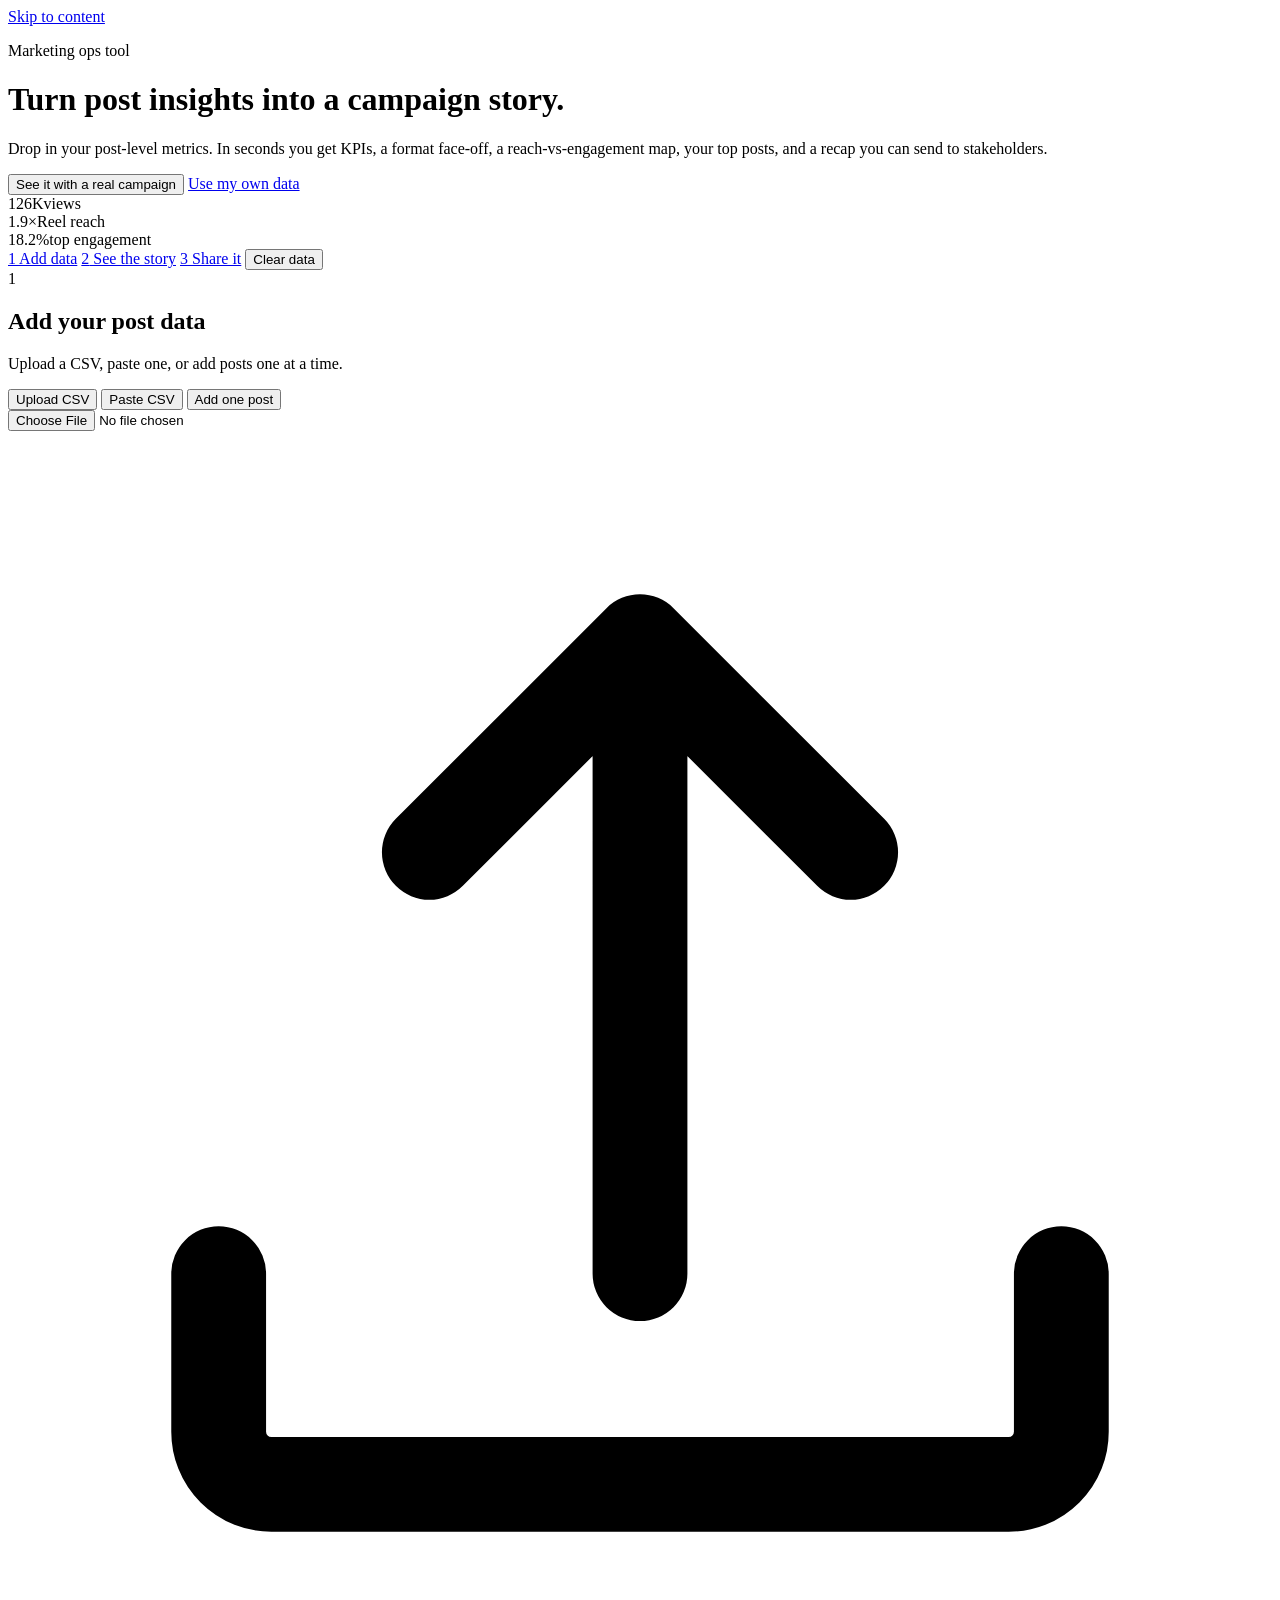
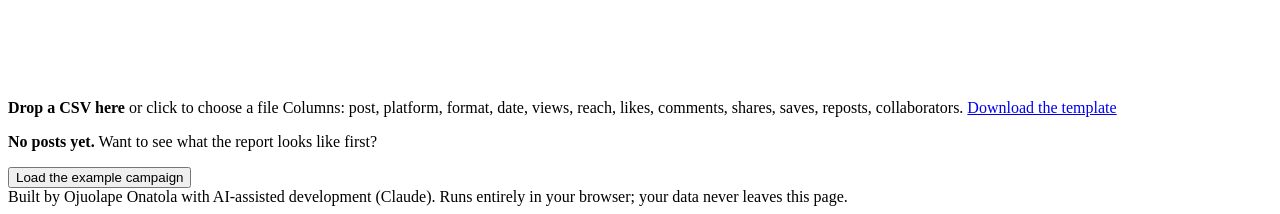
==== index.html @ abc528c7 "Add files via upload Add average reach by number of collaborators" ====
<!DOCTYPE html>
<html lang="en">
<head>
  <meta charset="utf-8">
  <meta name="viewport" content="width=device-width, initial-scale=1">
  <title>Campaign Report Builder</title>
  <meta name="description" content="Turn post-level social media metrics into a stakeholder-ready campaign performance report.">
  <link rel="preconnect" href="https://fonts.googleapis.com">
  <link rel="stylesheet" href="https://fonts.googleapis.com/css2?family=Plus+Jakarta+Sans:wght@400;500;600;700;800&display=swap">
  <link rel="stylesheet" href="styles.css">
</head>
<body>
  <a class="skip" href="#main">Skip to content</a>

  <!-- ===== HERO ===== -->
  <header class="hero">
    <div class="wrap hero__inner">
      <div class="hero__copy">
        <p class="eyebrow">Marketing ops tool</p>
        <h1>Turn post insights into a <span class="hl">campaign story</span>.</h1>
        <p class="lede">Drop in your post-level metrics. In seconds you get KPIs, a format face-off, a reach-vs-engagement map, your top posts, and a recap you can send to stakeholders.</p>
        <div class="hero__actions">
          <button type="button" class="btn btn--light" id="btnExample">See it with a real campaign</button>
          <a class="btn btn--outline-light" href="#step1">Use my own data</a>
        </div>
      </div>
      <div class="hero__art" aria-hidden="true">
        <div class="float float--a"><span class="float__num">126K</span><span class="float__lbl">views</span></div>
        <div class="float float--b"><span class="float__num">1.9×</span><span class="float__lbl">Reel reach</span></div>
        <div class="float float--c"><span class="float__num">18.2%</span><span class="float__lbl">top engagement</span></div>
        <div class="mini-bars"><i style="--h:40%"></i><i style="--h:65%"></i><i style="--h:50%"></i><i style="--h:90%"></i><i style="--h:72%"></i><i style="--h:100%"></i></div>
      </div>
    </div>
  </header>

  <!-- ===== STEP NAV ===== -->
  <nav class="stepnav" aria-label="Steps">
    <div class="wrap stepnav__inner">
      <a href="#step1" class="stepnav__item is-active" data-step="step1"><span>1</span> Add data</a>
      <a href="#report" class="stepnav__item is-locked" data-step="report"><span>2</span> See the story</a>
      <a href="#share" class="stepnav__item is-locked" data-step="share"><span>3</span> Share it</a>
      <button type="button" class="stepnav__clear" id="btnClear">Clear data</button>
    </div>
  </nav>

  <main id="main" class="wrap">

    <!-- ===== STEP 1: DATA ===== -->
    <section class="card" id="step1" aria-labelledby="step1-title">
      <div class="card__head">
        <span class="step">1</span>
        <div>
          <h2 id="step1-title">Add your post data</h2>
          <p class="card__sub">Upload a CSV, paste one, or add posts one at a time.</p>
        </div>
      </div>

      <div class="tabs" role="tablist" aria-label="Ways to add data">
        <button role="tab" id="tab-upload" aria-controls="panel-upload" aria-selected="true">Upload CSV</button>
        <button role="tab" id="tab-paste" aria-controls="panel-paste" aria-selected="false" tabindex="-1">Paste CSV</button>
        <button role="tab" id="tab-form" aria-controls="panel-form" aria-selected="false" tabindex="-1">Add one post</button>
      </div>

      <div role="tabpanel" id="panel-upload" aria-labelledby="tab-upload" class="panel">
        <label class="drop" for="fileInput">
          <input type="file" id="fileInput" accept=".csv,text/csv">
          <svg class="drop__icon" viewBox="0 0 24 24" aria-hidden="true"><path d="M12 16V4m0 0l-4 4m4-4l4 4M4 16v3a1 1 0 001 1h14a1 1 0 001-1v-3" fill="none" stroke="currentColor" stroke-width="1.8" stroke-linecap="round" stroke-linejoin="round"/></svg>
          <strong>Drop a CSV here</strong> or click to choose a file
          <span class="hint">Columns: post, platform, format, date, views, reach, likes, comments, shares, saves, reposts, collaborators. <a href="sample-data.csv" download>Download the template</a></span>
        </label>
      </div>

      <div role="tabpanel" id="panel-paste" aria-labelledby="tab-paste" class="panel" hidden>
        <label for="pasteInput" class="label">Paste CSV text (first row = column names)</label>
        <textarea id="pasteInput" rows="6" spellcheck="false" placeholder="post,platform,format,date,views,reach,likes,comments,shares,saves,reposts"></textarea>
        <button type="button" class="btn" id="btnPaste">Add pasted rows</button>
      </div>

      <div role="tabpanel" id="panel-form" aria-labelledby="tab-form" class="panel" hidden>
        <form id="rowForm" class="form-grid">
          <label>Post name<input name="post" required placeholder="e.g. Save-the-date graphic"></label>
          <label>Platform<input name="platform" required placeholder="Instagram"></label>
          <label>Format<input name="format" required placeholder="Reel, Post, Story…"></label>
          <label>Date<input name="date" type="date"></label>
          <label>Views<input name="views" type="number" min="0" inputmode="numeric"></label>
          <label>Reach<input name="reach" type="number" min="0" inputmode="numeric" required></label>
          <label>Likes<input name="likes" type="number" min="0" inputmode="numeric"></label>
          <label>Comments<input name="comments" type="number" min="0" inputmode="numeric"></label>
          <label>Shares<input name="shares" type="number" min="0" inputmode="numeric"></label>
          <label>Saves<input name="saves" type="number" min="0" inputmode="numeric"></label>
          <label>Reposts<input name="reposts" type="number" min="0" inputmode="numeric"></label>
          <div class="form-grid__submit"><button type="submit" class="btn">Add post</button></div>
        </form>
      </div>

      <p class="status" id="status" role="status" aria-live="polite"></p>

      <div class="empty" id="emptyState">
        <p><strong>No posts yet.</strong> Want to see what the report looks like first?</p>
        <button type="button" class="btn btn--ghost" id="btnExample2">Load the example campaign</button>
      </div>

      <details class="table-details" id="tableWrap" hidden>
        <summary><span id="tableCount">0 posts</span> in this report · view or remove</summary>
        <div class="table-wrap">
          <table>
            <caption class="sr-only">Posts in this report</caption>
            <thead>
              <tr>
                <th scope="col">Post</th><th scope="col">Format</th>
                <th scope="col" class="num">Reach</th><th scope="col" class="num">Views</th>
                <th scope="col" class="num">Interactions</th><th scope="col" class="num">Eng. rate</th>
                <th scope="col"><span class="sr-only">Remove</span></th>
              </tr>
            </thead>
            <tbody id="tableBody"></tbody>
          </table>
        </div>
      </details>
    </section>

    <!-- ===== STEP 2: REPORT ===== -->
    <section id="report" aria-labelledby="report-title" hidden>
      <div class="story">
        <p class="eyebrow eyebrow--dark">The headline</p>
        <h2 id="report-title" class="story__headline"></h2>
        <p class="story__sub" id="storySub"></p>
      </div>

      <div class="kpis" id="kpis"></div>
      <p class="hint kpi-note">Engagement rate = (likes + comments + shares + saves + reposts) ÷ accounts reached. Total reach counts people who saw several posts more than once.</p>

      <div class="card">
        <div class="card__head card__head--tight">
          <div>
            <p class="eyebrow eyebrow--dark">Format face-off</p>
            <h3 class="h3">Which format got in front of more people?</h3>
          </div>
        </div>
        <div class="faceoff" id="faceoff"></div>
      </div>

      <div class="card">
        <div class="card__head card__head--tight">
          <div>
            <p class="eyebrow eyebrow--dark">Reach vs. engagement map</p>
            <h3 class="h3">Every post, at a glance</h3>
            <p class="card__sub">Further right = reached more accounts. Higher = stronger reaction from the people reached. Hover or tab to a dot for details.</p>
          </div>
        </div>
        <div class="scatter" id="scatter"></div>
        <div class="legend" id="legend"></div>
      </div>

      <div class="card">
        <div class="card__head card__head--tight">
          <div>
            <p class="eyebrow eyebrow--dark">Leaderboard</p>
            <h3 class="h3">Top posts</h3>
          </div>
          <label class="inline-select">Rank by
            <select id="rankBy">
              <option value="reach">Reach</option>
              <option value="views">Views</option>
              <option value="engagementRate">Engagement rate</option>
              <option value="shareRate">Share rate</option>
              <option value="interactions">Total interactions</option>
            </select>
          </label>
        </div>
        <ol class="leaders" id="ranking"></ol>
      </div>

      <div class="card">
        <div class="card__head card__head--tight">
          <div>
            <p class="eyebrow eyebrow--dark">Breakdown</p>
            <h3 class="h3">Average reach per post</h3>
          </div>
        </div>
        <div class="grid2">
          <div><p class="mini-title">By format</p><div class="bars" id="barsFormat"></div></div>
          <div><p class="mini-title">By platform</p><div class="bars" id="barsPlatform"></div></div>
          <div>
            <p class="mini-title">By number of collaborators</p>
            <div class="bars" id="barsCollab"></div>
            <p class="hint">Posts without a collaborator count are left out.</p>
          </div>
        </div>
      </div>

      <div class="insights-wrap">
        <p class="eyebrow eyebrow--dark">What the data says</p>
        <ul class="insights" id="insights"></ul>
      </div>
    </section>

    <!-- ===== STEP 3: SHARE ===== -->
    <section class="card memo" id="share" aria-labelledby="share-title" hidden>
      <div class="card__head">
        <span class="step">3</span>
        <div>
          <h2 id="share-title">Share it</h2>
          <p class="card__sub">Edit the recap, add your recommendation, and send it.</p>
        </div>
      </div>
      <label for="summaryText" class="label">Stakeholder summary (editable)</label>
      <textarea id="summaryText" rows="12"></textarea>
      <div class="actions">
        <button type="button" class="btn" id="btnCopySummary">Copy summary</button>
        <button type="button" class="btn btn--ghost" id="btnCopyPrompt">Copy AI prompt (Claude / Gemini)</button>
        <button type="button" class="btn btn--ghost" id="btnDownload">Download metrics CSV</button>
        <button type="button" class="btn btn--ghost" id="btnPrint">Print / save as PDF</button>
      </div>
      <p class="hint">The AI prompt packages your metrics with instructions so an assistant can draft a narrative recap. Review anything it writes before sending.</p>
    </section>

  </main>

  <div class="tooltip" id="tooltip" role="tooltip" hidden></div>

  <footer class="wrap foot">
    Built by Ojuolape Onatola with AI-assisted development (Claude). Runs entirely in your browser; your data never leaves this page.
  </footer>

  <script src="app.js"></script>
</body>
</html>
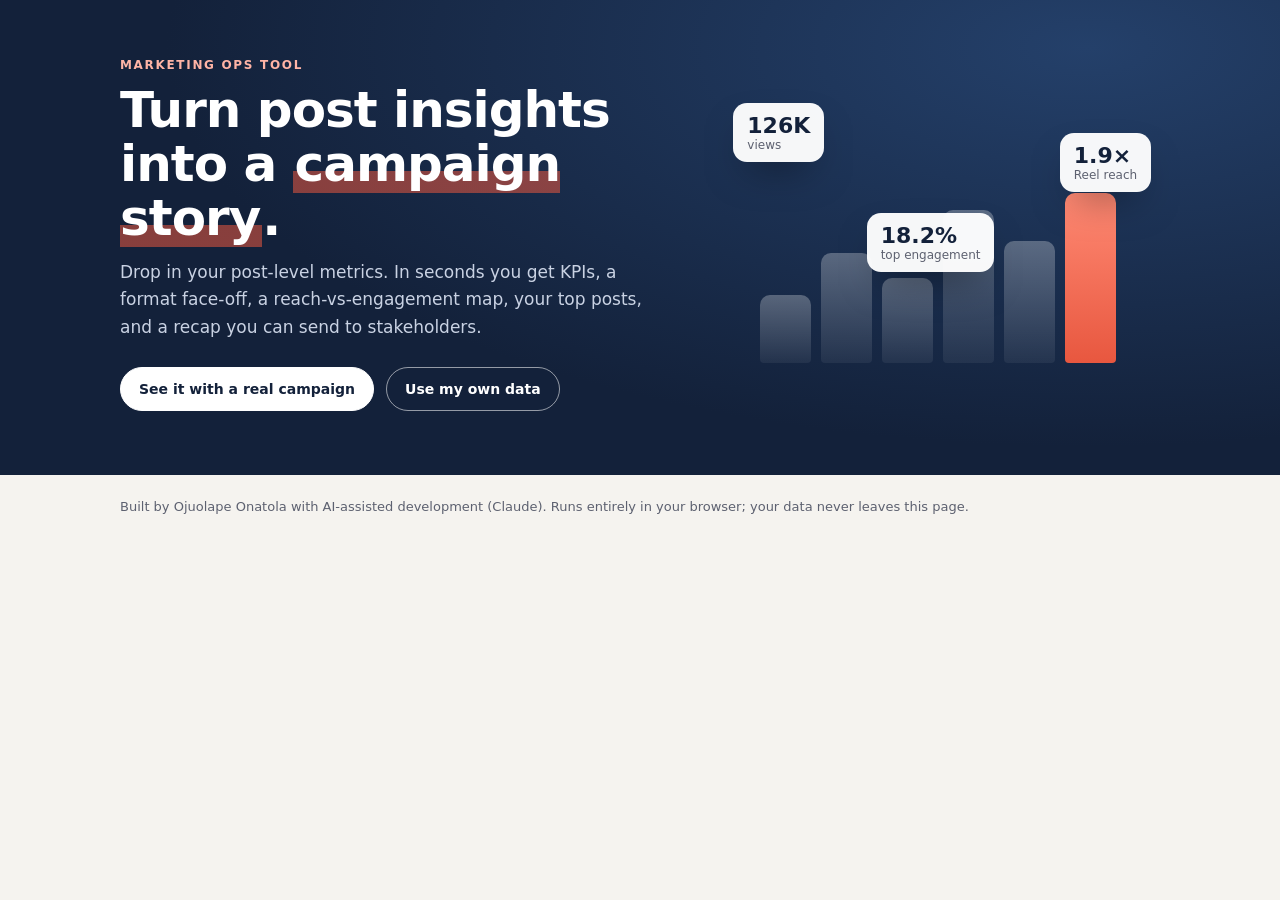
==== commit ba7277be: "Add files via upload Add landing choice screen, mode-based flow, and UI polish" ====
--- a/index.html
+++ b/index.html
@@ -21,7 +21,7 @@
         <p class="lede">Drop in your post-level metrics. In seconds you get KPIs, a format face-off, a reach-vs-engagement map, your top posts, and a recap you can send to stakeholders.</p>
         <div class="hero__actions">
           <button type="button" class="btn btn--light" id="btnExample">See it with a real campaign</button>
-          <a class="btn btn--outline-light" href="#step1">Use my own data</a>
+          <button type="button" class="btn btn--outline-light" id="btnOwn">Use my own data</button>
         </div>
       </div>
       <div class="hero__art" aria-hidden="true">
@@ -33,12 +33,13 @@
     </div>
   </header>
 
-  <!-- ===== STEP NAV ===== -->
-  <nav class="stepnav" aria-label="Steps">
+  <!-- ===== STEP NAV (hidden until the visitor chooses an option) ===== -->
+  <nav class="stepnav" id="stepnav" aria-label="Steps" hidden>
     <div class="wrap stepnav__inner">
       <a href="#step1" class="stepnav__item is-active" data-step="step1"><span>1</span> Add data</a>
       <a href="#report" class="stepnav__item is-locked" data-step="report"><span>2</span> See the story</a>
       <a href="#share" class="stepnav__item is-locked" data-step="share"><span>3</span> Share it</a>
+      <button type="button" class="stepnav__back" id="btnBack"><span aria-hidden="true">←</span> Back to options</button>
       <button type="button" class="stepnav__clear" id="btnClear">Clear data</button>
     </div>
   </nav>
@@ -46,11 +47,11 @@
   <main id="main" class="wrap">
 
     <!-- ===== STEP 1: DATA ===== -->
-    <section class="card" id="step1" aria-labelledby="step1-title">
+    <section class="card" id="step1" aria-labelledby="step1-title" hidden>
       <div class="card__head">
         <span class="step">1</span>
         <div>
-          <h2 id="step1-title">Add your post data</h2>
+          <h2 id="step1-title" tabindex="-1">Add your post data</h2>
           <p class="card__sub">Upload a CSV, paste one, or add posts one at a time.</p>
         </div>
       </div>
@@ -121,9 +122,14 @@
 
     <!-- ===== STEP 2: REPORT ===== -->
     <section id="report" aria-labelledby="report-title" hidden>
+      <!-- Shown only when viewing the built-in example campaign -->
+      <div class="mode-banner" id="modeBanner" hidden>
+        <p><strong>You're viewing an example campaign:</strong> real International Week 2026 Instagram posts. Nothing to upload, just scroll.</p>
+        <button type="button" class="btn btn--ghost" id="btnOwnFromExample">Use my own data instead</button>
+      </div>
       <div class="story">
         <p class="eyebrow eyebrow--dark">The headline</p>
-        <h2 id="report-title" class="story__headline"></h2>
+        <h2 id="report-title" class="story__headline" tabindex="-1"></h2>
         <p class="story__sub" id="storySub"></p>
       </div>
 
@@ -181,9 +187,7 @@
         <div class="grid2">
           <div><p class="mini-title">By format</p><div class="bars" id="barsFormat"></div></div>
           <div><p class="mini-title">By platform</p><div class="bars" id="barsPlatform"></div></div>
-          <div>
-            <p class="mini-title">By number of collaborators</p>
-            <div class="bars" id="barsCollab"></div>
+          <div><p class="mini-title">By number of collaborators</p><div class="bars" id="barsCollab"></div>
             <p class="hint">Posts without a collaborator count are left out.</p>
           </div>
         </div>
@@ -207,11 +211,12 @@
       <label for="summaryText" class="label">Stakeholder summary (editable)</label>
       <textarea id="summaryText" rows="12"></textarea>
       <div class="actions">
-        <button type="button" class="btn" id="btnCopySummary">Copy summary</button>
+        <button type="button" class="btn btn--ghost" id="btnCopySummary">Copy summary</button>
         <button type="button" class="btn btn--ghost" id="btnCopyPrompt">Copy AI prompt (Claude / Gemini)</button>
         <button type="button" class="btn btn--ghost" id="btnDownload">Download metrics CSV</button>
         <button type="button" class="btn btn--ghost" id="btnPrint">Print / save as PDF</button>
       </div>
+      <p class="status" id="shareStatus" role="status" aria-live="polite"></p>
       <p class="hint">The AI prompt packages your metrics with instructions so an assistant can draft a narrative recap. Review anything it writes before sending.</p>
     </section>
 
--- a/styles.css
+++ b/styles.css
@@ -0,0 +1,272 @@
+/* ===== Design tokens: change colors and fonts here ===== */
+:root {
+  --bg: #f5f3ef;
+  --card: #ffffff;
+  --text: #16181d;
+  --muted: #5d6170;
+  --line: #e6e2da;
+  --navy: #13213a;
+  --navy-2: #24406a;
+  --accent: #e8573f;        /* coral: buttons, highlights */
+  --accent-ink: #b8361f;    /* darker coral for text on light backgrounds */
+  --accent-soft: #fde9e4;
+  --good: #1b7a4a;
+  --warn: #9a5b00;
+  /* colors for formats/series in charts (assigned in order) */
+  --s1: #e8573f; --s2: #2f6fb5; --s3: #e0a21b; --s4: #3a9a74; --s5: #8a5cc2;
+  --radius: 16px;
+  --font: "Plus Jakarta Sans", system-ui, -apple-system, "Segoe UI", Roboto, Arial, sans-serif;
+  --shadow: 0 1px 2px rgba(20, 24, 33, .05), 0 12px 28px -18px rgba(20, 24, 33, .25);
+}
+@media (prefers-color-scheme: dark) {
+  :root {
+    --bg: #101218; --card: #191c24; --text: #eceef3; --muted: #a2a7b5; --line: #2c303b;
+    --accent: #ff7a63; --accent-ink: #ff8f7a; --accent-soft: #3a211d; --good: #5cc48a; --warn: #e2a54a;
+    --s1: #ff7a63; --s2: #6aa8ec; --s3: #f2c14e; --s4: #5fc79f; --s5: #b28be6;
+    --shadow: 0 1px 2px rgba(0,0,0,.3), 0 12px 28px -18px rgba(0,0,0,.6);
+  }
+}
+
+* { box-sizing: border-box; }
+/* Anything marked hidden is fully removed from the layout (no empty gaps), even if a class sets display. */
+[hidden] { display: none !important; }
+html { scroll-behavior: smooth; scroll-padding-top: 70px; }
+body { margin: 0; background: var(--bg); color: var(--text); font: 16px/1.6 var(--font); -webkit-font-smoothing: antialiased; }
+.wrap { max-width: 1080px; margin: 0 auto; padding: 0 20px; }
+.sr-only { position: absolute; width: 1px; height: 1px; overflow: hidden; clip: rect(0 0 0 0); white-space: nowrap; }
+.skip { position: absolute; left: 12px; top: -50px; background: var(--text); color: var(--bg); padding: 8px 12px; z-index: 50; border-radius: 8px; }
+.skip:focus { top: 12px; }
+:focus-visible { outline: 3px solid var(--accent); outline-offset: 2px; }
+a { color: var(--accent-ink); }
+
+/* ===== Hero ===== */
+.hero { background: radial-gradient(120% 140% at 85% 10%, var(--navy-2) 0%, var(--navy) 60%); color: #fff; padding: 56px 0 64px; overflow: hidden; }
+.hero__inner { display: grid; grid-template-columns: 1.25fr 1fr; gap: 40px; align-items: center; }
+.eyebrow { margin: 0 0 8px; font-size: 12px; font-weight: 700; letter-spacing: .14em; text-transform: uppercase; color: #ffb4a6; }
+.eyebrow--dark { color: var(--accent-ink); }
+h1 { margin: 0 0 14px; font-size: clamp(32px, 5vw, 50px); line-height: 1.08; letter-spacing: -.02em; font-weight: 800; }
+.hl { background: linear-gradient(transparent 62%, rgba(232, 87, 63, .55) 62%); padding: 0 2px; }
+.lede { margin: 0 0 26px; max-width: 560px; color: #c9d2e3; font-size: 17px; }
+.hero__actions { display: flex; gap: 12px; flex-wrap: wrap; }
+.hero__art { position: relative; height: 260px; }
+.mini-bars { position: absolute; left: 10%; right: 10%; bottom: 0; height: 170px; display: flex; align-items: flex-end; gap: 10px; }
+.mini-bars i { flex: 1; height: var(--h); border-radius: 10px 10px 4px 4px; background: linear-gradient(180deg, rgba(255,255,255,.28), rgba(255,255,255,.06)); animation: grow 1.2s cubic-bezier(.2,.8,.2,1) both; }
+.mini-bars i:nth-child(6) { background: linear-gradient(180deg, #ff8a74, var(--accent)); }
+.mini-bars i:nth-child(n) { animation-delay: calc(var(--h) * 0); }
+.float { position: absolute; background: rgba(255,255,255,.96); color: var(--navy); border-radius: 14px; padding: 10px 14px; box-shadow: 0 18px 40px -16px rgba(0,0,0,.5); display: flex; flex-direction: column; line-height: 1.15; animation: bob 6s ease-in-out infinite; z-index: 1; }
+.float__num { font-weight: 800; font-size: 22px; }
+.float__lbl { font-size: 12px; color: #5d6170; }
+.float--a { top: 0; left: 4%; }
+.float--b { top: 30px; right: 2%; animation-delay: -2s; }
+.float--c { top: 110px; left: 34%; animation-delay: -4s; }
+@keyframes bob { 0%,100% { transform: translateY(0); } 50% { transform: translateY(-8px); } }
+@keyframes grow { from { transform: scaleY(0); transform-origin: bottom; } to { transform: scaleY(1); transform-origin: bottom; } }
+
+/* ===== Buttons ===== */
+.btn { appearance: none; border: 1.5px solid var(--accent); background: var(--accent); color: #fff; font: 700 14px var(--font); padding: 11px 18px; border-radius: 999px; cursor: pointer; min-height: 44px; text-decoration: none; display: inline-flex; align-items: center; gap: 6px; transition: transform .15s, box-shadow .15s, background .15s; }
+.btn:hover { transform: translateY(-1px); box-shadow: 0 8px 18px -10px var(--accent); }
+.btn--ghost { background: transparent; color: var(--accent-ink); }
+.btn--ghost:hover { background: var(--accent-soft); box-shadow: none; }
+.btn--light { background: #fff; border-color: #fff; color: var(--navy); }
+.btn--outline-light { background: transparent; border-color: rgba(255,255,255,.55); color: #fff; }
+.btn--outline-light:hover { background: rgba(255,255,255,.1); box-shadow: none; }
+
+/* ===== Step nav ===== */
+.stepnav { position: sticky; top: 0; z-index: 20; background: color-mix(in srgb, var(--bg) 88%, transparent); backdrop-filter: blur(8px); border-bottom: 1px solid var(--line); margin-bottom: 28px; }
+.stepnav__inner { display: flex; align-items: center; gap: 6px; padding-top: 10px; padding-bottom: 10px; overflow-x: auto; }
+.stepnav__item { display: inline-flex; align-items: center; gap: 8px; padding: 7px 14px; border-radius: 999px; text-decoration: none; color: var(--muted); font-weight: 600; font-size: 14px; white-space: nowrap; }
+.stepnav__item span { display: grid; place-items: center; width: 22px; height: 22px; border-radius: 50%; background: var(--line); color: var(--text); font-size: 12px; }
+.stepnav__item.is-active { background: var(--card); color: var(--text); box-shadow: var(--shadow); }
+.stepnav__item.is-active span { background: var(--accent); color: #fff; }
+.stepnav__item.is-locked { opacity: .45; pointer-events: none; }
+.stepnav__back, .stepnav__clear { background: none; border: 0; color: var(--muted); font: 600 13px var(--font); cursor: pointer; padding: 8px 10px; border-radius: 8px; min-height: 40px; white-space: nowrap; }
+.stepnav__back { margin-left: auto; }
+.stepnav__back:hover, .stepnav__clear:hover { color: var(--accent-ink); background: var(--accent-soft); }
+
+/* ===== Landing + example-campaign banner ===== */
+body[data-mode="landing"] .foot { padding-top: 22px; }
+.mode-banner { display: flex; align-items: center; justify-content: space-between; gap: 12px 18px; flex-wrap: wrap; margin-bottom: 18px; padding: 14px 18px; border-radius: 14px; background: var(--accent-soft); border: 1px solid color-mix(in srgb, var(--accent) 35%, var(--line)); }
+.mode-banner p { margin: 0; font-size: 15px; }
+#report-title:focus, #step1-title:focus { outline: none; }
+
+/* ===== Cards ===== */
+.card { background: var(--card); border: 1px solid var(--line); border-radius: var(--radius); padding: 24px; margin-bottom: 22px; box-shadow: var(--shadow); }
+.card__head { display: flex; align-items: flex-start; gap: 14px; margin-bottom: 18px; flex-wrap: wrap; }
+.card__head > div { flex: 1; min-width: 220px; }
+.card__head--tight { margin-bottom: 14px; }
+.card__head h2 { margin: 0; font-size: 22px; letter-spacing: -.01em; }
+.card__sub { margin: 2px 0 0; color: var(--muted); font-size: 14px; }
+.h3 { margin: 0; font-size: 20px; letter-spacing: -.01em; }
+.step { display: grid; place-items: center; width: 34px; height: 34px; border-radius: 50%; background: var(--accent); color: #fff; font-weight: 800; flex: none; }
+.mini-title { margin: 0 0 10px; font-size: 13px; font-weight: 700; color: var(--muted); text-transform: uppercase; letter-spacing: .08em; }
+
+/* ===== Inputs ===== */
+.label { display: block; font-weight: 600; font-size: 14px; margin-bottom: 6px; }
+textarea, input, select { width: 100%; font: 14px var(--font); color: var(--text); background: var(--bg); border: 1px solid var(--line); border-radius: 10px; padding: 10px 12px; }
+textarea { font-family: ui-monospace, Consolas, monospace; resize: vertical; margin-bottom: 12px; }
+#summaryText { font-family: var(--font); line-height: 1.6; background: var(--card); }
+.hint { display: block; font-size: 13px; color: var(--muted); margin-top: 6px; }
+
+/* "Rank by" label + dropdown: smaller label; custom arrow with room from the right edge */
+.inline-select { display: flex; flex-direction: column; gap: 6px; font-size: 13px; font-weight: 600; }
+.inline-select select {
+  appearance: none; -webkit-appearance: none; padding-right: 32px; cursor: pointer;
+  background-image: url("data:image/svg+xml,%3Csvg xmlns='http://www.w3.org/2000/svg' viewBox='0 0 12 8'%3E%3Cpath d='M1 1.5l5 5 5-5' fill='none' stroke='%235d6170' stroke-width='1.6' stroke-linecap='round' stroke-linejoin='round'/%3E%3C/svg%3E");
+  background-repeat: no-repeat; background-position: right 16px center; background-size: 12px 8px;
+}
+@media (prefers-color-scheme: dark) {
+  .inline-select select { background-image: url("data:image/svg+xml,%3Csvg xmlns='http://www.w3.org/2000/svg' viewBox='0 0 12 8'%3E%3Cpath d='M1 1.5l5 5 5-5' fill='none' stroke='%23a2a7b5' stroke-width='1.6' stroke-linecap='round' stroke-linejoin='round'/%3E%3C/svg%3E"); }
+}
+
+.tabs { display: inline-flex; gap: 4px; padding: 4px; background: var(--bg); border: 1px solid var(--line); border-radius: 999px; margin-bottom: 16px; max-width: 100%; overflow-x: auto; }
+.tabs button { appearance: none; background: none; border: 0; padding: 8px 16px; font: 600 14px var(--font); color: var(--muted); cursor: pointer; white-space: nowrap; border-radius: 999px; min-height: 40px; }
+.tabs button[aria-selected="true"] { background: var(--card); color: var(--text); box-shadow: var(--shadow); }
+
+.drop { display: flex; flex-direction: column; align-items: center; gap: 4px; border: 2px dashed var(--line); border-radius: 14px; padding: 30px 20px; text-align: center; cursor: pointer; transition: border-color .15s, background .15s; }
+.drop:hover, .drop.is-over { border-color: var(--accent); background: var(--accent-soft); }
+.drop input { position: absolute; opacity: 0; width: 1px; height: 1px; }
+.drop:focus-within { outline: 3px solid var(--accent); outline-offset: 2px; }
+.drop__icon { width: 34px; height: 34px; color: var(--accent); margin-bottom: 6px; }
+
+.form-grid { display: grid; grid-template-columns: repeat(auto-fill, minmax(150px, 1fr)); gap: 10px 12px; }
+.form-grid label { font-size: 13px; font-weight: 600; display: flex; flex-direction: column; gap: 4px; }
+.form-grid__submit { display: flex; align-items: flex-end; }
+
+.status { min-height: 1.4em; margin: 14px 0 0; font-size: 14px; font-weight: 600; }
+.status.is-error { color: var(--warn); }
+.status.is-ok { color: var(--good); }
+
+.empty { margin-top: 14px; padding: 16px 18px; border-radius: 12px; background: var(--bg); display: flex; align-items: center; justify-content: space-between; gap: 12px; flex-wrap: wrap; }
+.empty p { margin: 0; }
+
+.table-details { margin-top: 14px; border: 1px solid var(--line); border-radius: 12px; }
+.table-details summary { cursor: pointer; padding: 12px 16px; font-weight: 600; font-size: 14px; color: var(--muted); }
+.table-details summary span { color: var(--text); }
+.table-wrap { overflow-x: auto; }
+table { width: 100%; border-collapse: collapse; font-size: 14px; }
+th, td { padding: 10px 14px; border-top: 1px solid var(--line); text-align: left; white-space: nowrap; }
+th { font-size: 12px; text-transform: uppercase; letter-spacing: .05em; color: var(--muted); }
+.num { text-align: right; font-variant-numeric: tabular-nums; }
+.remove { background: none; border: 0; color: var(--muted); cursor: pointer; font-size: 18px; min-width: 36px; min-height: 36px; border-radius: 8px; }
+.remove:hover { color: var(--accent-ink); background: var(--accent-soft); }
+
+/* ===== Format chips ===== */
+.chip { display: inline-flex; align-items: center; gap: 6px; font-size: 12px; font-weight: 700; padding: 3px 10px; border-radius: 999px; background: color-mix(in srgb, var(--c) 14%, transparent); color: var(--text); white-space: nowrap; }
+.chip::before { content: ""; width: 8px; height: 8px; border-radius: 50%; background: var(--c); }
+
+/* ===== Story headline ===== */
+.story { padding: 6px 4px 18px; }
+.story__headline { margin: 0; font-size: clamp(28px, 4.4vw, 44px); line-height: 1.12; letter-spacing: -.02em; font-weight: 800; max-width: 900px; }
+.story__headline em { font-style: normal; color: var(--accent-ink); }
+.story__sub { margin: 10px 0 0; color: var(--muted); font-size: 17px; max-width: 760px; }
+
+/* ===== KPIs ===== */
+.kpis { display: grid; grid-template-columns: repeat(auto-fit, minmax(160px, 1fr)); gap: 14px; }
+.kpi { background: var(--card); border: 1px solid var(--line); border-radius: var(--radius); padding: 18px; box-shadow: var(--shadow); position: relative; overflow: hidden; }
+.kpi::after { content: ""; position: absolute; left: 0; top: 0; bottom: 0; width: 4px; background: var(--k, var(--accent)); }
+.kpi__value { font-size: 30px; font-weight: 800; line-height: 1.1; letter-spacing: -.02em; font-variant-numeric: tabular-nums; }
+.kpi__label { font-size: 13px; color: var(--muted); font-weight: 600; margin-top: 4px; }
+.kpi-note { margin: 10px 4px 24px; }
+
+/* ===== Face-off ===== */
+.faceoff { display: grid; grid-template-columns: 1fr auto 1fr; gap: 18px; align-items: stretch; }
+.fo-side { border-radius: 14px; padding: 20px; background: color-mix(in srgb, var(--c) 9%, var(--card)); border: 1px solid color-mix(in srgb, var(--c) 30%, var(--line)); }
+.fo-side.is-winner { box-shadow: inset 0 0 0 2px var(--c); }
+.fo-side__name { display: flex; align-items: center; justify-content: space-between; gap: 8px; font-weight: 800; font-size: 18px; }
+.fo-crown { font-size: 11px; font-weight: 800; letter-spacing: .08em; text-transform: uppercase; background: var(--c); color: #fff; padding: 3px 8px; border-radius: 999px; }
+.fo-big { font-size: 40px; font-weight: 800; letter-spacing: -.02em; margin: 10px 0 0; line-height: 1; font-variant-numeric: tabular-nums; }
+.fo-lbl { color: var(--muted); font-size: 13px; font-weight: 600; }
+.fo-row { display: flex; justify-content: space-between; border-top: 1px solid color-mix(in srgb, var(--c) 25%, var(--line)); margin-top: 14px; padding-top: 10px; font-size: 14px; }
+.fo-vs { display: grid; place-items: center; text-align: center; }
+.fo-mult { font-size: 34px; font-weight: 800; color: var(--accent-ink); line-height: 1; }
+.fo-mult-lbl { font-size: 12px; color: var(--muted); font-weight: 600; max-width: 110px; }
+.fo-note { margin: 14px 0 0; font-size: 14px; color: var(--muted); }
+
+/* ===== Scatter ===== */
+.scatter { width: 100%; }
+.scatter svg { width: 100%; height: auto; display: block; overflow: visible; }
+.scatter .axis { stroke: var(--line); }
+.scatter .gridline { stroke: var(--line); stroke-dasharray: 3 4; }
+.scatter .tick { fill: var(--muted); font-size: 11px; font-family: var(--font); }
+.scatter .axis-title { fill: var(--muted); font-size: 12px; font-weight: 700; font-family: var(--font); }
+.scatter .dot { cursor: pointer; stroke: var(--card); stroke-width: 2; transition: r .15s; }
+.scatter .dot:hover, .scatter .dot:focus { r: 11; outline: none; stroke: var(--text); }
+.scatter .avgline { stroke: var(--muted); stroke-dasharray: 2 4; }
+.scatter .avglabel { fill: var(--muted); font-size: 11px; font-family: var(--font); }
+.legend { display: flex; gap: 10px; flex-wrap: wrap; margin-top: 10px; }
+.tooltip { position: fixed; z-index: 60; pointer-events: none; background: var(--navy); color: #fff; padding: 10px 12px; border-radius: 10px; font-size: 13px; line-height: 1.4; max-width: 240px; box-shadow: 0 14px 30px -12px rgba(0,0,0,.5); transform: translate(-50%, calc(-100% - 14px)); }
+.tooltip strong { display: block; font-size: 14px; margin-bottom: 2px; }
+
+/* ===== Leaderboard ===== */
+.leaders { list-style: none; margin: 0; padding: 0; display: grid; gap: 10px; }
+.leader { display: grid; grid-template-columns: 44px 1fr auto; gap: 14px; align-items: center; padding: 12px 14px; border: 1px solid var(--line); border-radius: 12px; background: var(--card); transition: transform .15s, box-shadow .15s; }
+.leader:hover { transform: translateX(3px); box-shadow: var(--shadow); }
+.leader__rank { display: grid; place-items: center; width: 40px; height: 40px; border-radius: 12px; background: var(--bg); font-weight: 800; font-size: 18px; }
+.leader:first-child .leader__rank { background: var(--accent); color: #fff; }
+.leader__name { font-weight: 700; margin-bottom: 4px; }
+.leader__meta { display: flex; gap: 8px; align-items: center; flex-wrap: wrap; font-size: 13px; color: var(--muted); }
+.leader__metric { text-align: right; }
+.leader__val { font-size: 22px; font-weight: 800; font-variant-numeric: tabular-nums; line-height: 1.1; }
+.leader__lbl { font-size: 12px; color: var(--muted); }
+.leader__bar { grid-column: 2 / -1; height: 6px; border-radius: 6px; background: var(--bg); overflow: hidden; }
+.leader__bar i { display: block; height: 100%; width: var(--w); background: var(--c); border-radius: 6px; transition: width .8s cubic-bezier(.2,.8,.2,1); }
+
+/* ===== Bars ===== */
+.grid2 { display: grid; grid-template-columns: 1fr 1fr; gap: 28px; }
+.bars { display: flex; flex-direction: column; gap: 12px; }
+.bar { display: grid; grid-template-columns: 110px 1fr 70px; gap: 10px; align-items: center; font-size: 14px; }
+.bar__track { display: block; background: var(--bg); border-radius: 8px; height: 22px; overflow: hidden; }
+.bar__fill { display: block; height: 100%; background: var(--c, var(--accent)); border-radius: 8px; transition: width .8s cubic-bezier(.2,.8,.2,1); }
+.bar__val { text-align: right; font-weight: 700; font-variant-numeric: tabular-nums; }
+.bar__n { color: var(--muted); font-size: 12px; }
+
+/* ===== Insights ===== */
+.insights-wrap { margin: 6px 0 26px; }
+.insights { list-style: none; margin: 0; padding: 0; display: grid; grid-template-columns: repeat(auto-fit, minmax(260px, 1fr)); gap: 14px; }
+.insight { background: var(--card); border: 1px solid var(--line); border-radius: var(--radius); padding: 18px; box-shadow: var(--shadow); display: flex; gap: 12px; }
+.insight__icon { flex: none; width: 36px; height: 36px; border-radius: 10px; display: grid; place-items: center; background: var(--accent-soft); color: var(--accent-ink); }
+.insight__icon svg { width: 20px; height: 20px; }
+.insight p { margin: 0; font-weight: 600; }
+.insight .caveat { display: block; margin-top: 6px; font-weight: 500; color: var(--warn); font-size: 13px; }
+
+/* ===== Memo ===== */
+.memo { border-top: 4px solid var(--accent); }
+.actions { display: flex; gap: 10px; flex-wrap: wrap; }
+.foot { color: var(--muted); font-size: 13px; padding-bottom: 40px; }
+
+/* ===== Reveal on scroll ===== */
+.reveal { opacity: 0; transform: translateY(16px); transition: opacity .6s ease, transform .6s ease; }
+.reveal.is-in { opacity: 1; transform: none; }
+
+/* ===== Responsive ===== */
+@media (max-width: 820px) {
+  .hero { padding: 40px 0 44px; }
+  .hero__inner { grid-template-columns: 1fr; }
+  .hero__art { height: 200px; }
+  .faceoff { grid-template-columns: 1fr; }
+  .fo-vs { padding: 4px 0; }
+  .grid2 { grid-template-columns: 1fr; }
+}
+@media (max-width: 560px) {
+  .card { padding: 18px 16px; }
+  .bar { grid-template-columns: 84px 1fr 60px; }
+  .leader { grid-template-columns: 36px 1fr; }
+  .leader__metric { grid-column: 2; text-align: left; }
+  .leader__rank { width: 34px; height: 34px; font-size: 15px; }
+  .float--c { display: none; }
+}
+
+/* ===== Accessibility: reduced motion ===== */
+@media (prefers-reduced-motion: reduce) {
+  *, *::before, *::after { animation: none !important; transition: none !important; }
+  html { scroll-behavior: auto; }
+  .reveal { opacity: 1; transform: none; }
+}
+
+/* ===== Print ===== */
+@media print {
+  .hero, .stepnav, #step1, #share .actions, #share .hint, .skip, .inline-select, .tooltip { display: none !important; }
+  body { background: #fff; }
+  .card, .kpi, .insight { box-shadow: none; break-inside: avoid; }
+  .reveal { opacity: 1; transform: none; }
+}
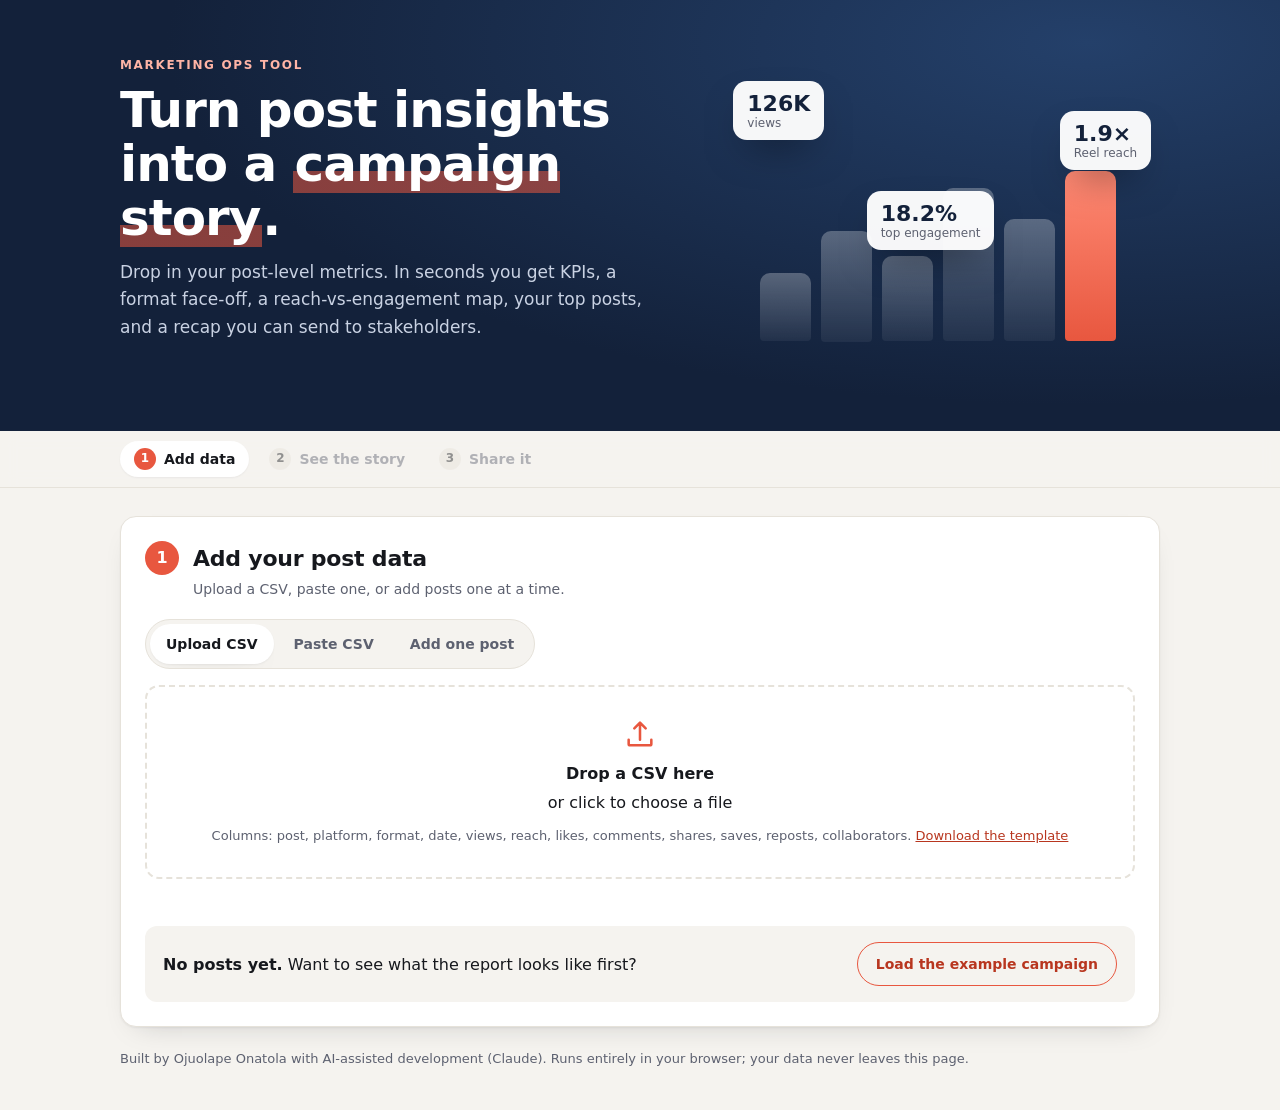
==== commit cb37a2e5: "Add files via upload" ====
--- a/index.html
+++ b/index.html
@@ -19,10 +19,6 @@
         <p class="eyebrow">Marketing ops tool</p>
         <h1>Turn post insights into a <span class="hl">campaign story</span>.</h1>
         <p class="lede">Drop in your post-level metrics. In seconds you get KPIs, a format face-off, a reach-vs-engagement map, your top posts, and a recap you can send to stakeholders.</p>
-        <div class="hero__actions">
-          <button type="button" class="btn btn--light" id="btnExample">See it with a real campaign</button>
-          <button type="button" class="btn btn--outline-light" id="btnOwn">Use my own data</button>
-        </div>
       </div>
       <div class="hero__art" aria-hidden="true">
         <div class="float float--a"><span class="float__num">126K</span><span class="float__lbl">views</span></div>
@@ -33,13 +29,12 @@
     </div>
   </header>
 
-  <!-- ===== STEP NAV (hidden until the visitor chooses an option) ===== -->
-  <nav class="stepnav" id="stepnav" aria-label="Steps" hidden>
+  <!-- ===== STEP NAV ===== -->
+  <nav class="stepnav" id="stepnav" aria-label="Steps">
     <div class="wrap stepnav__inner">
       <a href="#step1" class="stepnav__item is-active" data-step="step1"><span>1</span> Add data</a>
       <a href="#report" class="stepnav__item is-locked" data-step="report"><span>2</span> See the story</a>
       <a href="#share" class="stepnav__item is-locked" data-step="share"><span>3</span> Share it</a>
-      <button type="button" class="stepnav__back" id="btnBack"><span aria-hidden="true">←</span> Back to options</button>
       <button type="button" class="stepnav__clear" id="btnClear">Clear data</button>
     </div>
   </nav>
@@ -47,7 +42,7 @@
   <main id="main" class="wrap">
 
     <!-- ===== STEP 1: DATA ===== -->
-    <section class="card" id="step1" aria-labelledby="step1-title" hidden>
+    <section class="card" id="step1" aria-labelledby="step1-title">
       <div class="card__head">
         <span class="step">1</span>
         <div>
--- a/styles.css
+++ b/styles.css
@@ -47,7 +47,6 @@
 h1 { margin: 0 0 14px; font-size: clamp(32px, 5vw, 50px); line-height: 1.08; letter-spacing: -.02em; font-weight: 800; }
 .hl { background: linear-gradient(transparent 62%, rgba(232, 87, 63, .55) 62%); padding: 0 2px; }
 .lede { margin: 0 0 26px; max-width: 560px; color: #c9d2e3; font-size: 17px; }
-.hero__actions { display: flex; gap: 12px; flex-wrap: wrap; }
 .hero__art { position: relative; height: 260px; }
 .mini-bars { position: absolute; left: 10%; right: 10%; bottom: 0; height: 170px; display: flex; align-items: flex-end; gap: 10px; }
 .mini-bars i { flex: 1; height: var(--h); border-radius: 10px 10px 4px 4px; background: linear-gradient(180deg, rgba(255,255,255,.28), rgba(255,255,255,.06)); animation: grow 1.2s cubic-bezier(.2,.8,.2,1) both; }
@@ -67,9 +66,6 @@
 .btn:hover { transform: translateY(-1px); box-shadow: 0 8px 18px -10px var(--accent); }
 .btn--ghost { background: transparent; color: var(--accent-ink); }
 .btn--ghost:hover { background: var(--accent-soft); box-shadow: none; }
-.btn--light { background: #fff; border-color: #fff; color: var(--navy); }
-.btn--outline-light { background: transparent; border-color: rgba(255,255,255,.55); color: #fff; }
-.btn--outline-light:hover { background: rgba(255,255,255,.1); box-shadow: none; }
 
 /* ===== Step nav ===== */
 .stepnav { position: sticky; top: 0; z-index: 20; background: color-mix(in srgb, var(--bg) 88%, transparent); backdrop-filter: blur(8px); border-bottom: 1px solid var(--line); margin-bottom: 28px; }
@@ -79,12 +75,10 @@
 .stepnav__item.is-active { background: var(--card); color: var(--text); box-shadow: var(--shadow); }
 .stepnav__item.is-active span { background: var(--accent); color: #fff; }
 .stepnav__item.is-locked { opacity: .45; pointer-events: none; }
-.stepnav__back, .stepnav__clear { background: none; border: 0; color: var(--muted); font: 600 13px var(--font); cursor: pointer; padding: 8px 10px; border-radius: 8px; min-height: 40px; white-space: nowrap; }
-.stepnav__back { margin-left: auto; }
-.stepnav__back:hover, .stepnav__clear:hover { color: var(--accent-ink); background: var(--accent-soft); }
-
-/* ===== Landing + example-campaign banner ===== */
-body[data-mode="landing"] .foot { padding-top: 22px; }
+.stepnav__clear { margin-left: auto; background: none; border: 0; color: var(--muted); font: 600 13px var(--font); cursor: pointer; padding: 8px 10px; border-radius: 8px; min-height: 40px; white-space: nowrap; }
+.stepnav__clear:hover { color: var(--accent-ink); background: var(--accent-soft); }
+
+/* ===== Example-campaign banner ===== */
 .mode-banner { display: flex; align-items: center; justify-content: space-between; gap: 12px 18px; flex-wrap: wrap; margin-bottom: 18px; padding: 14px 18px; border-radius: 14px; background: var(--accent-soft); border: 1px solid color-mix(in srgb, var(--accent) 35%, var(--line)); }
 .mode-banner p { margin: 0; font-size: 15px; }
 #report-title:focus, #step1-title:focus { outline: none; }
